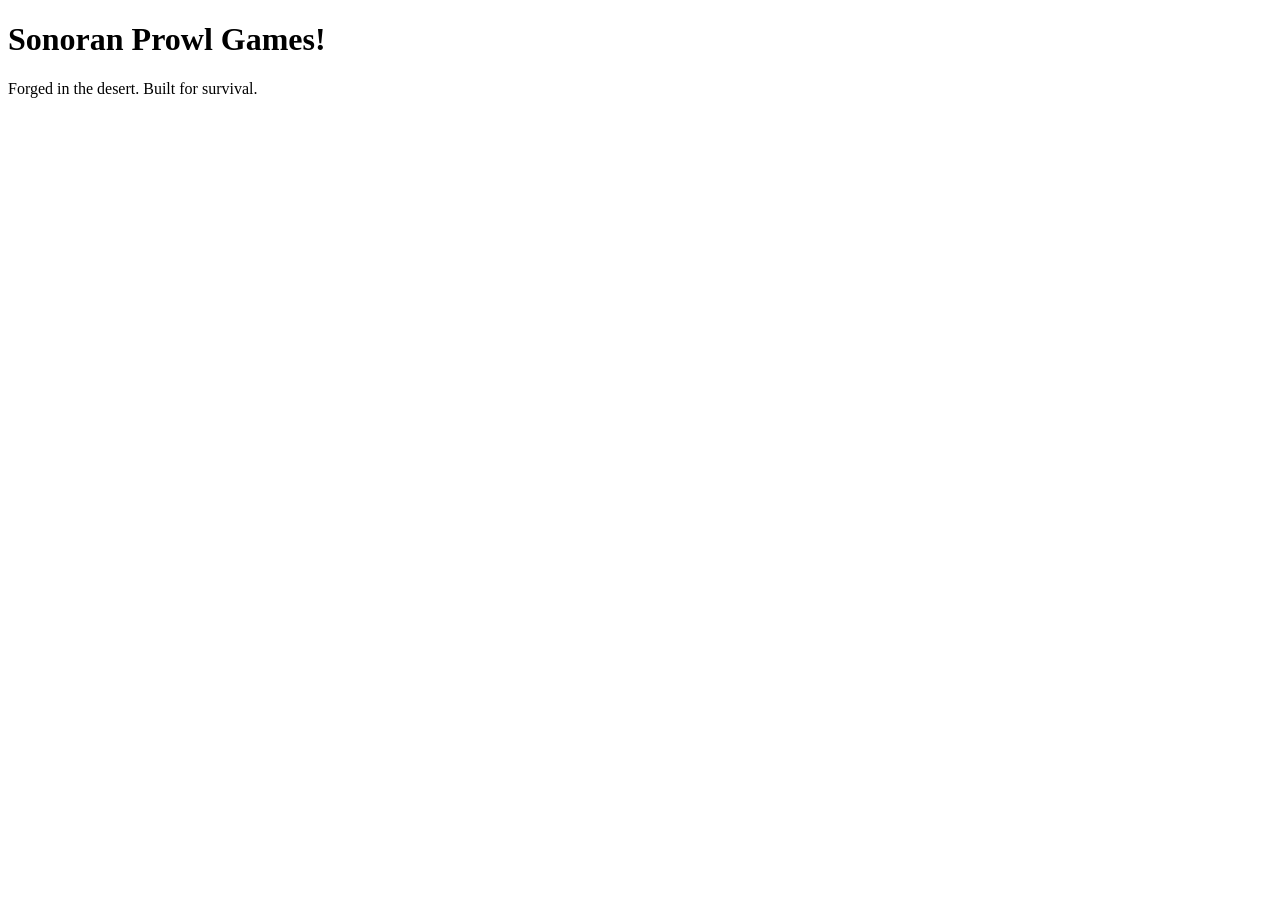
==== index.html @ 6002e46e "Add initial website structure" ====
<!DOCTYPE html>
<html lang="en">
<head>
    <meta charset="UTF-8">
    <title>Sonoran Prowl Games</title>
    <meta name="viewport" content="width=device-width, initial-scale=1.0">

    <!-- Link to CSS -->
    <link rel="stylesheet" href="css/style.css">
</head>
<body>

    <h1>Sonoran Prowl Games!</h1>
    <p>Forged in the desert. Built for survival.</p>

</body>
</html>
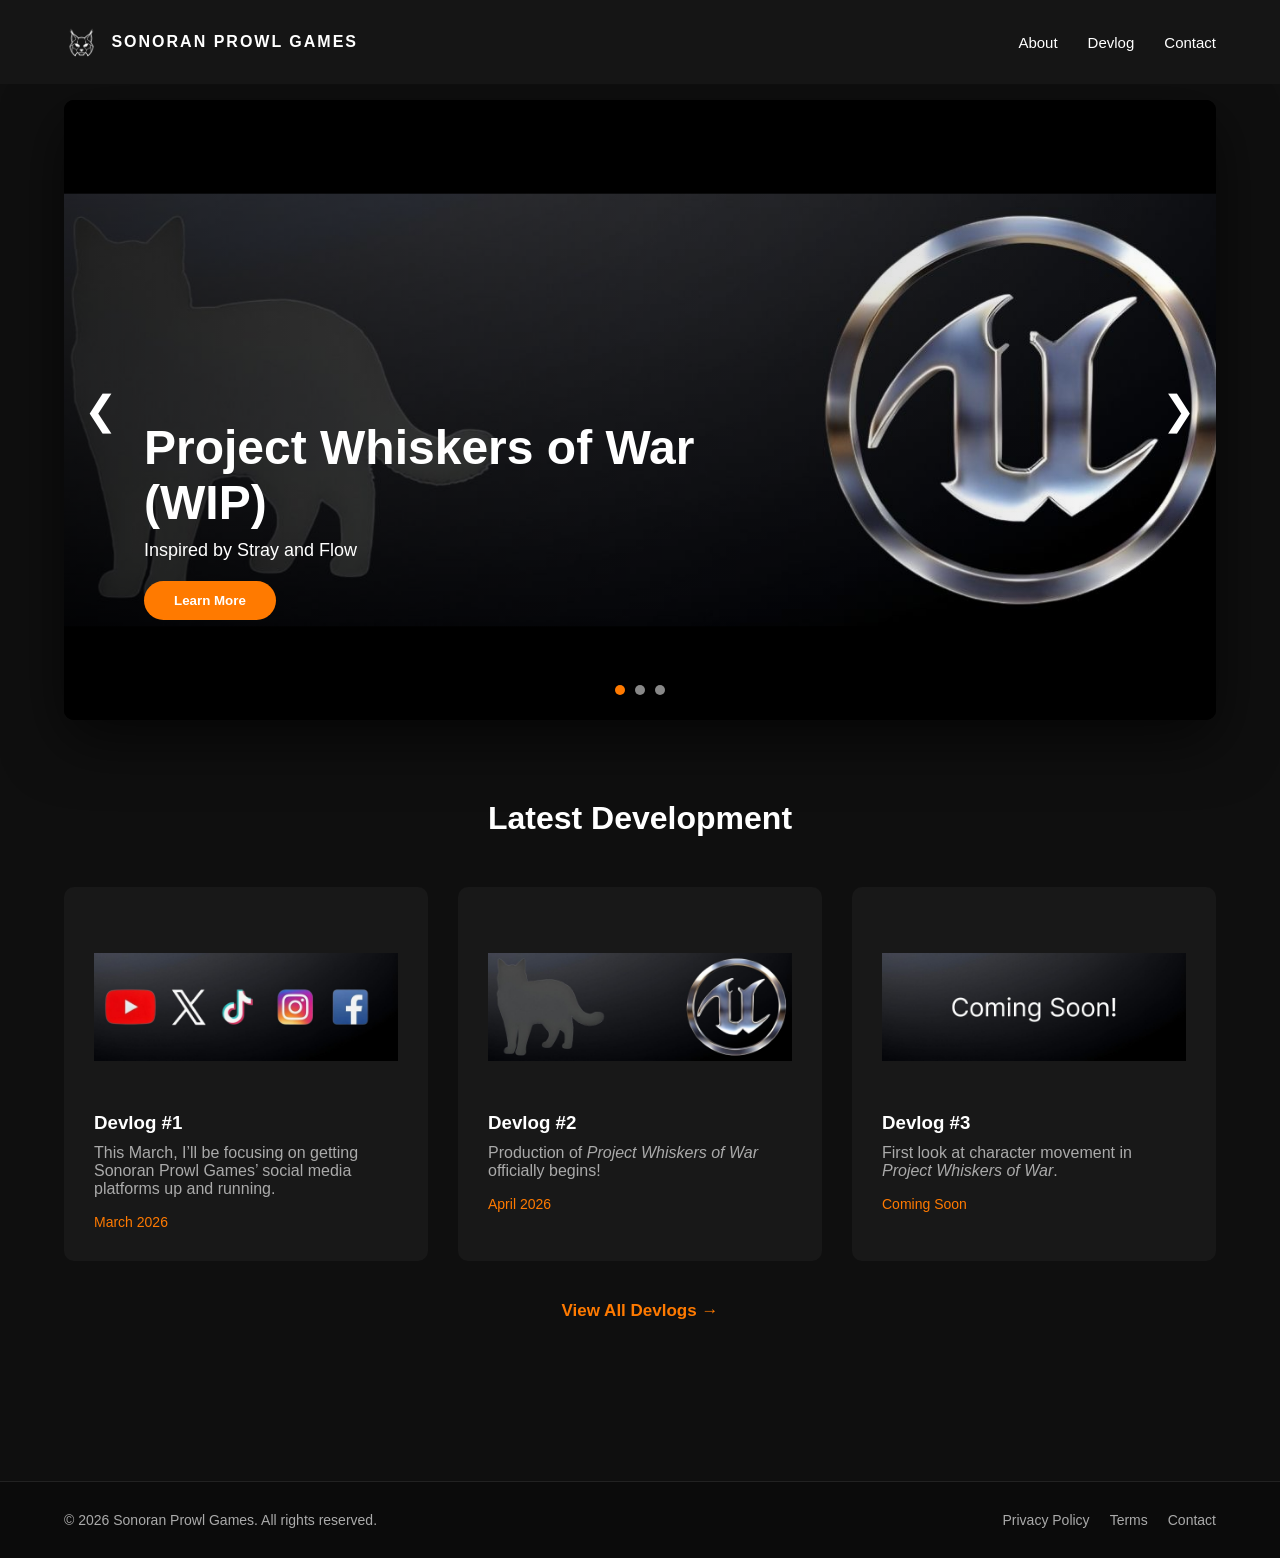
==== commit cd3972ca: "Website Launch Completed Website  However, some stuff does not work. Will continue to update site." ====
--- a/index.html
+++ b/index.html
@@ -1,17 +1,185 @@
 <!DOCTYPE html>
 <html lang="en">
+
 <head>
+
     <meta charset="UTF-8">
     <title>Sonoran Prowl Games</title>
     <meta name="viewport" content="width=device-width, initial-scale=1.0">
 
-    <!-- Link to CSS -->
-    <link rel="stylesheet" href="css/style.css">
+    <link rel="stylesheet" href="style.css">
+
 </head>
+
+
 <body>
 
-    <h1>Sonoran Prowl Games!</h1>
-    <p>Forged in the desert. Built for survival.</p>
+    <!-- ================================= -->
+    <!-- NAVBAR -->
+    <!-- ================================= -->
+
+    <header class="navbar">
+
+        <div class="container navbar-inner">
+
+            <div class="logo-container">
+                <img src="assets/logo4.png" class="logo">
+                <span class="studio-name">SONORAN PROWL GAMES</span>
+            </div>
+
+            <div class="menu-toggle">☰</div>
+
+            <nav class="nav-menu">
+                <a href="about.html">About</a>
+                <a href="devlog.html">Devlog</a>
+                <a href="contact.html">Contact</a>
+            </nav>
+
+        </div>
+
+    </header>
+
+
+    <!-- ================================= -->
+    <!-- FEATURED SLIDER -->
+    <!-- ================================= -->
+
+    <section class="featured">
+
+        <div class="slider">
+
+            <div class="slide active">
+                <img src="assets/wowbanner.jpg">
+
+                <div class="slide-content">
+                    <h1>Project Whiskers of War (WIP)</h1>
+                    <p>Inspired by Stray and Flow</p>
+                    <button onclick="window.location.href='projectwow.html'">Learn More</button>
+                </div>
+
+            </div>
+
+
+            <div class="slide">
+
+                <img src="assets/SPGbanner.jpg">
+
+                <div class="slide-content">
+                    <h1>Sonoran Prowl Games</h1>
+                    <p>Arizona Based Indie Developer</p>
+                    <button onclick="window.location.href='about.html'">Learn More</button>
+                </div>
+
+            </div>
+
+
+            <div class="slide">
+
+                <img src="assets/social2.jpg">
+
+                <div class="slide-content">
+                    <h1>Coming Soon</h1>
+                    <p>TikTok • Facebook • YouTube • X • Instagram</p>
+                    <button onclick="window.location.href='socials.html'">Learn More</button>
+                </div>
+
+            </div>
+
+
+            <!-- arrows -->
+
+            <div class="slider-arrows">
+                <span class="arrow left">&#10094;</span>
+                <span class="arrow right">&#10095;</span>
+            </div>
+
+
+            <!-- dots -->
+
+            <div class="slider-dots">
+                <span class="dot active"></span>
+                <span class="dot"></span>
+                <span class="dot"></span>
+            </div>
+
+        </div>
+
+    </section>
+
+
+
+    <!-- ================================= -->
+    <!-- DEVLOG -->
+    <!-- ================================= -->
+
+    <section class="devlog">
+
+        <div class="container">
+
+            <h2>Latest Development</h2>
+
+            <div class="devlog-grid">
+
+                <!-- DEVLOG 1 -->
+                <div class="devlog-card">
+                    <img src="assets/social2.jpg" alt="Devlog 1 Thumbnail" class="devlog-thumb">
+                    <h3>Devlog #1</h3>
+                    <p class="devlog-preview">This March, I’ll be focusing on getting Sonoran Prowl Games’ social media platforms up and running.</p>
+                    <span>March 2026</span>
+                </div>
+
+                <!-- DEVLOG 2 -->
+                <div class="devlog-card">
+                    <img src="assets/wowbanner.jpg" alt="Devlog 2 Thumbnail" class="devlog-thumb">
+                    <h3>Devlog #2</h3>
+                    <p class="devlog-preview">Production of <em>Project Whiskers of War</em> officially begins!</p>
+                    <span>April 2026</span>
+                </div>
+
+                <!-- DEVLOG 3 -->
+                <div class="devlog-card">
+                    <img src="assets/comingsoon.jpg" alt="Devlog 3 Thumbnail" class="devlog-thumb">
+                    <h3>Devlog #3</h3>
+                    <p class="devlog-preview">First look at character movement in <em>Project Whiskers of War</em>.</p>
+                    <span>Coming Soon</span>
+                </div>
+
+            </div>
+
+            <!-- View All Devlogs link (exactly what you liked) -->
+            <div style="text-align: center; margin-top: 40px;">
+                <a href="devlog.html" style="color: #ff7a00; font-weight: bold; text-decoration: none; font-size: 17px;">
+                    View All Devlogs →
+                </a>
+            </div>
+
+        </div>
+
+    </section>
+
+
+    <!-- ================================= -->
+    <!-- FOOTER -->
+    <!-- ================================= -->
+
+    <footer class="footer">
+
+        <div class="container footer-content">
+
+            <p>© 2026 Sonoran Prowl Games. All rights reserved.</p>
+
+            <div class="footer-links">
+                <a href="#">Privacy Policy</a>
+                <a href="#">Terms</a>
+                <a href="#">Contact</a>
+            </div>
+
+        </div>
+
+    </footer>
+
+
+    <script src="script.js"></script>
 
 </body>
-</html>
+</html>
--- a/style.css
+++ b/style.css
@@ -0,0 +1,871 @@
+﻿/* ================================= */
+/* GLOBAL */
+/* ================================= */
+
+* {
+    margin: 0;
+    padding: 0;
+    box-sizing: border-box;
+}
+
+html,
+body {
+    overflow-x: hidden;
+}
+
+body {
+    font-family: Arial, sans-serif;
+    background: #0f0f0f;
+    color: white;
+}
+
+.container {
+    width: 90%;
+    max-width: 1400px;
+    margin: auto;
+}
+
+
+
+/* ================================= */
+/* NAVBAR */
+/* ================================= */
+
+.navbar {
+    position: fixed;
+    top: 0;
+    width: 100%;
+    background: #151515;
+    z-index: 1000;
+}
+
+.navbar-inner {
+    display: flex;
+    justify-content: space-between;
+    align-items: center;
+    padding: 12px 0;
+}
+
+.logo-container {
+    display: flex;
+    align-items: center;
+    gap: 12px;
+}
+
+.logo {
+    height: 60px;
+}
+
+.studio-name {
+    font-weight: bold;
+    letter-spacing: 2px;
+}
+
+.nav-menu {
+    display: flex;
+}
+
+    .nav-menu a {
+        color: white;
+        text-decoration: none;
+        margin-left: 30px;
+        font-size: 15px;
+        transition: 0.25s;
+    }
+
+        .nav-menu a:hover {
+            color: #ff7a00;
+        }
+
+.menu-toggle {
+    display: none;
+    font-size: 28px;
+    cursor: pointer;
+}
+
+
+
+/* ================================= */
+/* FEATURED SLIDER */
+/* ================================= */
+
+.featured {
+    margin-top: 100px;
+    display: flex;
+    justify-content: center;
+}
+
+.slider {
+    position: relative;
+    width: 90%;
+    max-width: 1400px;
+    height: 620px;
+    border-radius: 10px;
+    overflow: hidden;
+    box-shadow: 0 20px 60px rgba(0, 0, 0, 0.6);
+    background: #000;
+}
+
+.slide {
+    position: absolute;
+    width: 100%;
+    height: 100%;
+    opacity: 0;
+    pointer-events: none;
+    transition: opacity 0.7s;
+    background: #000;
+}
+
+    .slide.active {
+        opacity: 1;
+        pointer-events: auto;
+    }
+
+    .slide img {
+        width: 100%;
+        height: 100%;
+        object-fit: contain;
+        object-position: center;
+        transition: transform 8s ease;
+        display: block;
+    }
+
+    .slide.active img {
+        transform: scale(1.05);
+    }
+
+    .slide::after {
+        content: "";
+        position: absolute;
+        inset: 0;
+        background: linear-gradient(to right, rgba(0, 0, 0, 0.55), rgba(0, 0, 0, 0.2), rgba(0, 0, 0, 0));
+        pointer-events: none;
+    }
+
+.slide-content {
+    position: absolute;
+    bottom: 100px;
+    left: 80px;
+    z-index: 5;
+    max-width: 600px;
+}
+
+    .slide-content h1 {
+        font-size: 48px;
+        margin-bottom: 10px;
+    }
+
+    .slide-content p {
+        font-size: 18px;
+        margin-bottom: 20px;
+    }
+
+    .slide-content button {
+        background: #ff7a00;
+        border: none;
+        padding: 12px 30px;
+        border-radius: 30px;
+        font-weight: bold;
+        color: white;
+        cursor: pointer;
+        transition: 0.3s;
+    }
+
+        .slide-content button:hover {
+            background: #ff8c1a;
+            transform: translateY(-3px);
+            box-shadow: 0 10px 25px rgba(255, 122, 0, 0.5);
+        }
+
+
+
+/* arrows */
+
+.slider-arrows {
+    position: absolute;
+    top: 50%;
+    width: 100%;
+    display: flex;
+    justify-content: space-between;
+    transform: translateY(-50%);
+    padding: 0 20px;
+}
+
+.arrow {
+    font-size: 40px;
+    cursor: pointer;
+    transition: 0.3s;
+}
+
+    .arrow:hover {
+        color: #ff7a00;
+    }
+
+
+
+/* dots */
+
+.slider-dots {
+    position: absolute;
+    bottom: 25px;
+    width: 100%;
+    display: flex;
+    justify-content: center;
+    gap: 10px;
+}
+
+.dot {
+    height: 10px;
+    width: 10px;
+    background: #888;
+    border-radius: 50%;
+    cursor: pointer;
+}
+
+    .dot.active {
+        background: #ff7a00;
+    }
+
+
+
+/* ================================= */
+/* DEVLOG */
+/* ================================= */
+
+.devlog {
+    padding: 80px 0;
+    background: #0f0f0f;
+    width: 100%;
+    overflow-x: hidden;
+}
+
+    .devlog h2 {
+        text-align: center;
+        font-size: 32px;
+        margin-bottom: 50px;
+    }
+
+.devlog-grid {
+    display: grid;
+    grid-template-columns: repeat(3, 1fr);
+    gap: 30px;
+    width: 100%;
+}
+
+.devlog-card {
+    background: #181818;
+    padding: 30px;
+    border-radius: 10px;
+    transition: 0.3s;
+    position: relative;
+    min-width: 0;
+}
+
+    .devlog-card:hover {
+        transform: translateY(-8px);
+        background: #202020;
+    }
+
+    .devlog-card h3 {
+        margin-bottom: 10px;
+    }
+
+    .devlog-card p {
+        color: #aaa;
+        margin-bottom: 15px;
+    }
+
+    .devlog-card span {
+        font-size: 14px;
+        color: #ff7a00;
+    }
+
+
+
+/* hidden text */
+
+.devlog-full {
+    max-height: 0;
+    overflow: hidden;
+    transition: max-height 0.4s ease;
+}
+
+.devlog-card.active .devlog-full {
+    max-height: 200px;
+}
+
+
+
+/* read more button */
+
+.devlog-toggle {
+    background: none;
+    border: none;
+    color: #ff7a00;
+    font-weight: bold;
+    cursor: pointer;
+    margin-bottom: 10px;
+}
+
+
+
+/* ================================= */
+/* DEVLOG THUMBNAILS */
+/* ================================= */
+
+.devlog-thumb {
+    width: 100%;
+    height: 180px;
+    object-fit: contain;
+    border-radius: 8px;
+    margin-bottom: 15px;
+    transition: transform 0.3s, box-shadow 0.3s;
+    display: block;
+}
+
+.devlog-card:hover .devlog-thumb {
+    transform: scale(1.05);
+    box-shadow: 0 8px 20px rgba(255, 122, 0, 0.4);
+}
+
+
+
+/* ================================= */
+/* FOOTER */
+/* ================================= */
+
+.footer {
+    background: #0b0b0b;
+    padding: 30px 0;
+    margin-top: 80px;
+    border-top: 1px solid #222;
+}
+
+.footer-content {
+    display: flex;
+    justify-content: space-between;
+    align-items: center;
+}
+
+.footer p {
+    color: #aaa;
+    font-size: 14px;
+}
+
+.footer-links {
+    display: flex;
+    gap: 20px;
+}
+
+    .footer-links a {
+        color: #aaa;
+        text-decoration: none;
+        font-size: 14px;
+    }
+
+        .footer-links a:hover {
+            color: #ff7a00;
+        }
+
+
+
+/* ================================= */
+/* RESPONSIVE */
+/* ================================= */
+
+@media (max-width: 1000px) {
+    .devlog-grid {
+        grid-template-columns: repeat(2, 1fr);
+    }
+}
+
+@media (max-width: 800px) {
+    .menu-toggle {
+        display: block;
+    }
+
+    .nav-menu {
+        position: absolute;
+        top: 70px;
+        left: 0;
+        width: 100%;
+        background: #151515;
+        flex-direction: column;
+        display: none;
+        text-align: center;
+        padding: 20px 0;
+    }
+
+        .nav-menu a {
+            margin: 12px 0;
+            font-size: 18px;
+        }
+
+        .nav-menu.active {
+            display: flex;
+        }
+
+    .slider {
+        height: 480px;
+    }
+
+    .slide-content {
+        left: 30px;
+        bottom: 60px;
+        max-width: 75%;
+    }
+
+        .slide-content h1 {
+            font-size: 28px;
+        }
+
+        .slide-content p {
+            font-size: 15px;
+        }
+}
+
+
+
+/* MOBILE PHONE */
+
+@media (max-width: 600px) {
+    .container {
+        width: 92%;
+    }
+
+    .devlog-grid {
+        grid-template-columns: 1fr;
+    }
+
+    .slider {
+        height: 380px;
+    }
+
+    .devlog-thumb {
+        height: 200px;
+        object-fit: contain;
+        margin-bottom: 12px;
+    }
+
+    .footer-content {
+        flex-direction: column;
+        gap: 10px;
+        text-align: center;
+    }
+
+    .footer-links {
+        justify-content: center;
+    }
+}
+
+
+
+/* ================================= */
+/* ABOUT PAGE */
+/* ================================= */
+
+.about-hero {
+    background: #151515;
+    padding: 120px 0 80px;
+    text-align: center;
+}
+
+    .about-hero h1 {
+        font-size: 42px;
+        margin-bottom: 20px;
+    }
+
+    .about-hero p {
+        font-size: 18px;
+        color: #ccc;
+    }
+
+.our-story {
+    background: #0f0f0f;
+    padding: 80px 0;
+    text-align: center;
+    width: 100%;
+    overflow-x: hidden;
+}
+
+.story-content {
+    max-width: 900px;
+    margin: 0 auto;
+}
+
+.our-story h2 {
+    font-size: 32px;
+    margin-bottom: 20px;
+}
+
+.our-story p {
+    font-size: 18px;
+    color: #aaa;
+    line-height: 1.6;
+}
+
+.cta-follow {
+    background: #151515;
+    padding: 60px 0;
+    text-align: center;
+    width: 100%;
+    overflow-x: hidden;
+}
+
+    .cta-follow h2 {
+        font-size: 28px;
+        margin-bottom: 20px;
+    }
+
+    .cta-follow p {
+        font-size: 16px;
+        color: #ccc;
+        margin-bottom: 20px;
+    }
+
+.social-links a {
+    color: #ff7a00;
+    text-decoration: none;
+    margin: 0 10px;
+    font-weight: bold;
+    transition: 0.3s;
+}
+
+    .social-links a:hover {
+        color: #ffa14d;
+    }
+
+@media (max-width: 800px) {
+    .about-hero h1 {
+        font-size: 32px;
+    }
+
+    .our-story h2 {
+        font-size: 26px;
+    }
+
+    .our-story p {
+        font-size: 16px;
+    }
+
+    .cta-follow h2 {
+        font-size: 24px;
+    }
+
+    .cta-follow p {
+        font-size: 14px;
+    }
+}
+
+
+
+/* ================================= */
+/* DEVLOG PAGE */
+/* ================================= */
+
+.devlog-load-more {
+    text-align: center;
+    margin-top: 40px;
+}
+
+#loadMore {
+    background: #ff7a00;
+    border: none;
+    padding: 12px 30px;
+    border-radius: 30px;
+    font-weight: bold;
+    color: white;
+    cursor: pointer;
+    transition: 0.3s;
+}
+
+    #loadMore:hover {
+        background: #ff8c1a;
+        transform: translateY(-2px);
+        box-shadow: 0 8px 20px rgba(255, 122, 0, 0.5);
+    }
+
+
+
+/* ================================= */
+/* CONTACT PAGE */
+/* ================================= */
+
+.contact-section {
+    padding: 80px 20px;
+    text-align: center;
+}
+
+    .contact-section h1 {
+        font-size: 2.5rem;
+        margin-bottom: 20px;
+    }
+
+.contact-intro {
+    max-width: 700px;
+    margin: auto;
+    margin-bottom: 50px;
+    line-height: 1.6;
+    color: #ccc;
+}
+
+.contact-container {
+    display: grid;
+    grid-template-columns: 1fr 1fr;
+    gap: 40px;
+    max-width: 1000px;
+    margin: auto;
+}
+
+.contact-info {
+    text-align: left;
+}
+
+    .contact-info h2 {
+        margin-bottom: 15px;
+    }
+
+    .contact-info p {
+        margin-bottom: 15px;
+        color: #ccc;
+    }
+
+.email {
+    font-weight: bold;
+    color: #ff7a00;
+}
+
+.contact-form {
+    max-width: 600px;
+    margin: 30px auto 0;
+    display: flex;
+    flex-direction: column;
+}
+
+    .contact-form input,
+    .contact-form textarea {
+        margin-bottom: 15px;
+        padding: 12px;
+        border-radius: 6px;
+        border: none;
+        background: #1e1e1e;
+        color: white;
+    }
+
+    .contact-form button {
+        padding: 12px;
+        border: none;
+        border-radius: 6px;
+        background: #ff7a00;
+        color: white;
+        font-weight: bold;
+        cursor: pointer;
+    }
+
+        .contact-form button:hover {
+            background: #ff8c1a;
+        }
+
+@media (max-width: 768px) {
+    .contact-container {
+        grid-template-columns: 1fr;
+    }
+}
+
+
+
+/* ================================= */
+/* PROJECT WHISKERS OF WAR PAGE */
+/* ================================= */
+
+.game-hero {
+    margin-top: 120px;
+    width: 100%;
+}
+
+.hero-frame {
+    position: relative;
+    width: 100%;
+    max-width: 1400px;
+    margin: 0 auto;
+    overflow: hidden;
+    background: #0f0f0f;
+    aspect-ratio: 14 / 5;
+}
+
+.hero-bg {
+    width: 100%;
+    height: 100%;
+    object-fit: contain;
+    object-position: center;
+    display: block;
+}
+
+.hero-overlay {
+    position: absolute;
+    inset: 0;
+    z-index: 5;
+    display: flex;
+    align-items: flex-end;
+    padding: 70px 0 100px 80px;
+    max-width: 100%;
+}
+
+.hero-copy {
+    max-width: 520px;
+    width: 42%;
+}
+
+    .hero-copy h1 {
+        font-size: clamp(20px, 3vw, 44px);
+        margin-bottom: 8px;
+        text-shadow: 0 4px 20px rgba(0, 0, 0, 0.8);
+        line-height: 0.95;
+    }
+
+    .hero-copy .tagline {
+        font-size: clamp(14px, 1.6vw, 22px);
+        margin-bottom: 10px;
+        color: #ff7a00;
+        line-height: 1.25;
+    }
+
+    .hero-copy .status {
+        font-size: clamp(12px, 1.1vw, 16px);
+        color: #aaa;
+        margin-bottom: 24px;
+    }
+
+.cta-button {
+    background: #ff7a00;
+    border: none;
+    padding: 12px 28px;
+    border-radius: 30px;
+    font-weight: bold;
+    color: white;
+    cursor: pointer;
+    transition: 0.3s;
+    font-size: 15px;
+    max-width: 100%;
+}
+
+    .cta-button:hover {
+        background: #ff8c1a;
+        transform: translateY(-3px);
+        box-shadow: 0 10px 25px rgba(255, 122, 0, 0.5);
+    }
+
+.gameplay-section {
+    padding: 80px 0;
+    background: #0f0f0f;
+    width: 100%;
+    overflow-x: hidden;
+}
+
+.gameplay-grid {
+    display: grid;
+    grid-template-columns: repeat(3, 1fr);
+    gap: 30px;
+    width: 100%;
+}
+
+.gameplay-card {
+    background: #181818;
+    padding: 25px;
+    border-radius: 10px;
+    transition: 0.3s;
+    min-width: 0;
+}
+
+    .gameplay-card:hover {
+        transform: translateY(-8px);
+        background: #202020;
+    }
+
+.gameplay-thumb {
+    width: 100%;
+    height: 180px;
+    object-fit: contain;
+    object-position: center;
+    border-radius: 8px;
+    margin-bottom: 15px;
+    display: block;
+}
+
+@media (max-width: 1000px) {
+    .gameplay-grid {
+        grid-template-columns: repeat(2, 1fr);
+    }
+
+    .hero-copy {
+        width: 48%;
+        max-width: 430px;
+    }
+}
+
+@media (max-width: 800px) {
+    .hero-overlay {
+        padding: 70px 0 5% 4%;
+    }
+
+    .hero-copy {
+        width: 52%;
+        max-width: 360px;
+    }
+
+        .hero-copy h1 {
+            font-size: 20px;
+        }
+
+        .hero-copy .tagline {
+            font-size: 15px;
+        }
+
+        .hero-copy .status {
+            font-size: 13px;
+            margin-bottom: 18px;
+        }
+
+    .cta-button {
+        padding: 10px 20px;
+        font-size: 14px;
+    }
+}
+
+@media (max-width: 600px) {
+    .hero-copy {
+        width: 58%;
+        max-width: 260px;
+    }
+
+        .hero-copy h1 {
+            font-size: 24px;
+        }
+
+        .hero-copy .tagline {
+            font-size: 12px;
+            margin-bottom: 8px;
+        }
+
+        .hero-copy .status {
+            font-size: 11px;
+            margin-bottom: 14px;
+        }
+
+    .cta-button {
+        padding: 8px 16px;
+        font-size: 12px;
+    }
+
+    .gameplay-grid {
+        grid-template-columns: 1fr;
+    }
+
+    .gameplay-card {
+        width: 100%;
+    }
+
+    .gameplay-thumb {
+        height: 200px;
+    }
+}
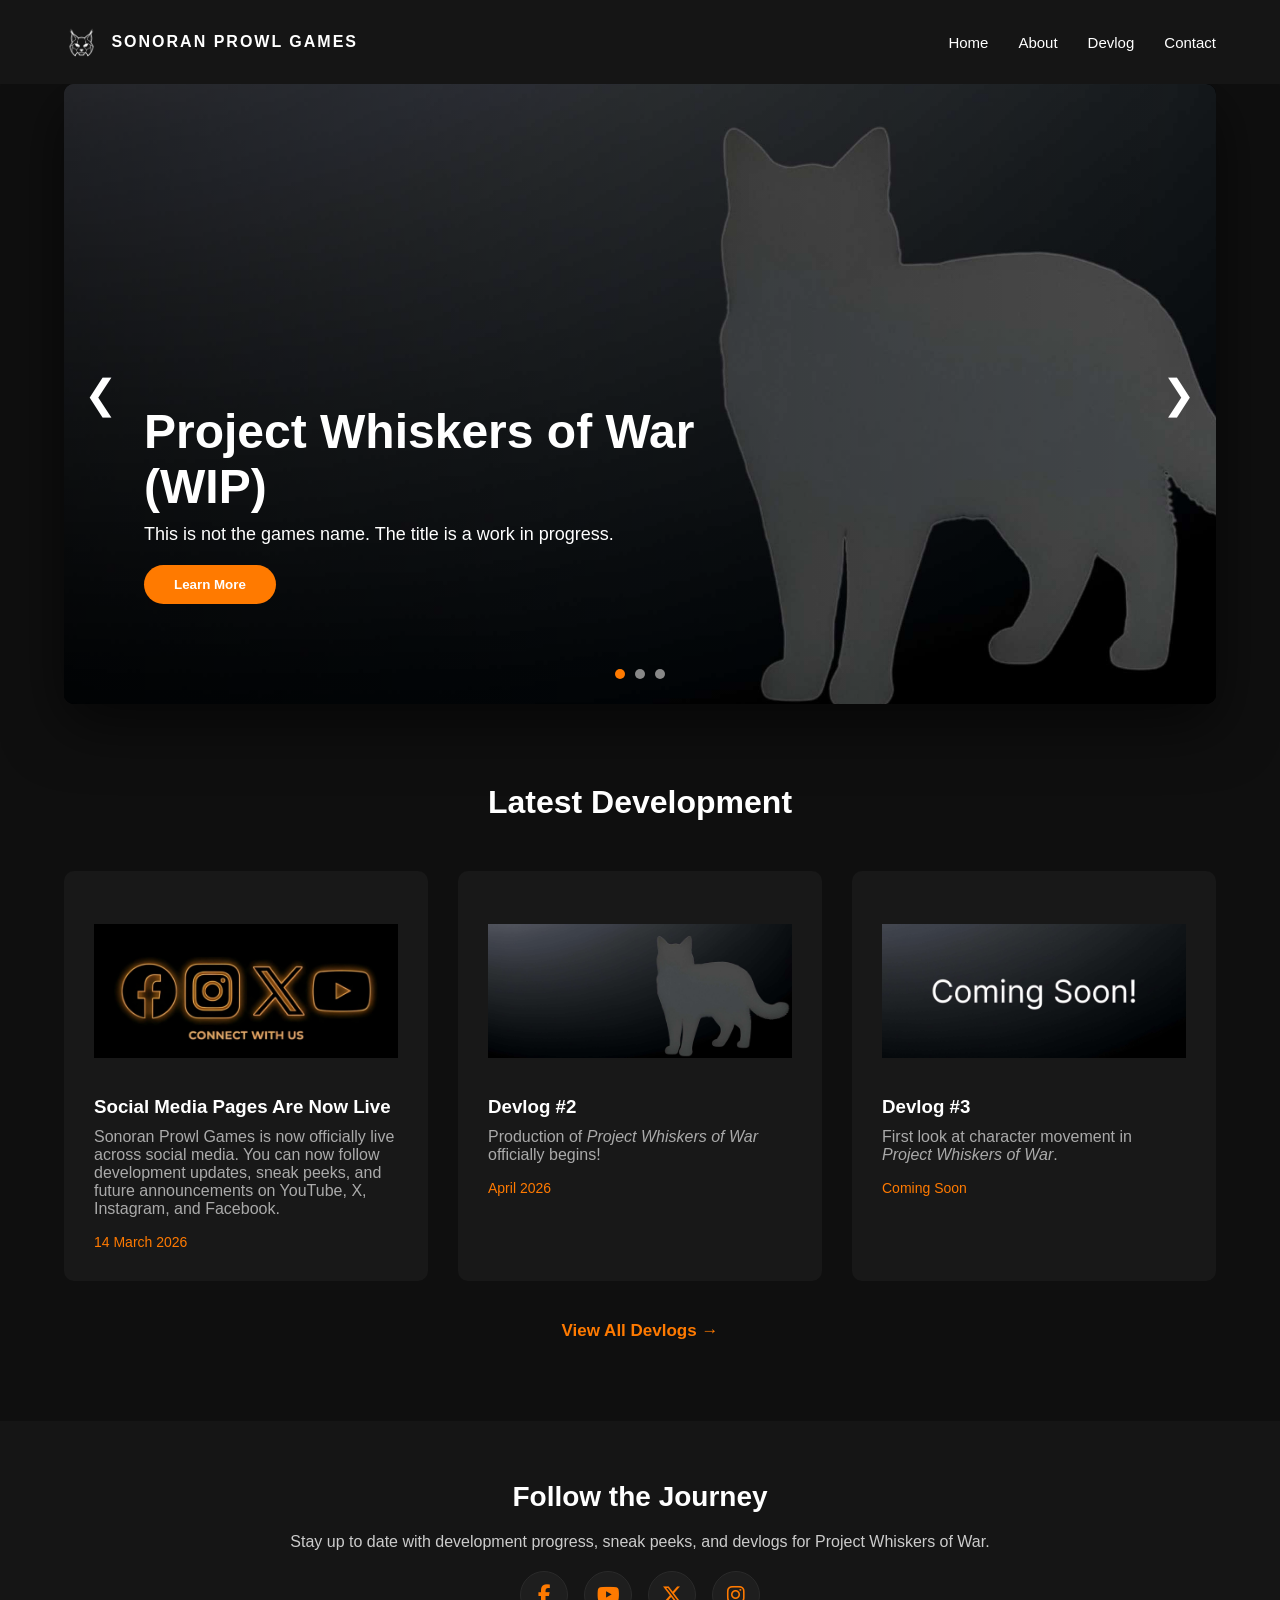
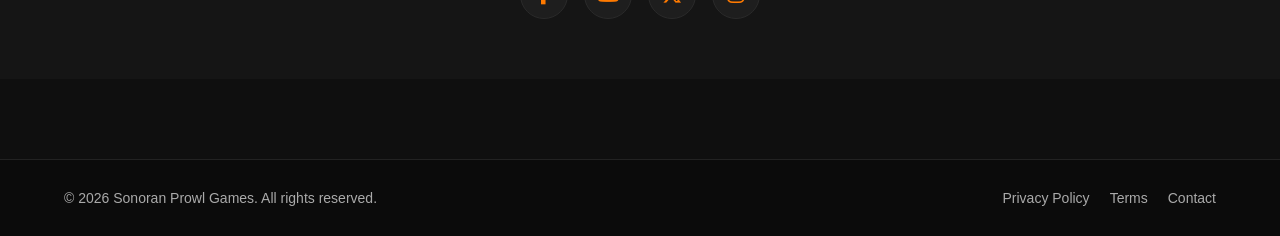
==== commit c70a5cf2: "Added socials page, contact form, and mobile slider improvements Added a dedicated socials page with" ====
--- a/index.html
+++ b/index.html
@@ -8,6 +8,7 @@
     <meta name="viewport" content="width=device-width, initial-scale=1.0">
 
     <link rel="stylesheet" href="style.css">
+    <link rel="stylesheet" href="https://cdnjs.cloudflare.com/ajax/libs/font-awesome/6.5.2/css/all.min.css">
 
 </head>
 
@@ -30,6 +31,7 @@
             <div class="menu-toggle">☰</div>
 
             <nav class="nav-menu">
+                <a href="index.html">Home</a>
                 <a href="about.html">About</a>
                 <a href="devlog.html">Devlog</a>
                 <a href="contact.html">Contact</a>
@@ -53,7 +55,7 @@
 
                 <div class="slide-content">
                     <h1>Project Whiskers of War (WIP)</h1>
-                    <p>Inspired by Stray and Flow</p>
+                    <p>This is not the games name. The title is a work in progress. </p>
                     <button onclick="window.location.href='projectwow.html'">Learn More</button>
                 </div>
 
@@ -78,8 +80,8 @@
                 <img src="assets/social2.jpg">
 
                 <div class="slide-content">
-                    <h1>Coming Soon</h1>
-                    <p>TikTok • Facebook • YouTube • X • Instagram</p>
+                    <h1>Now Live</h1>
+                    <p>Facebook • YouTube • X • Instagram</p>
                     <button onclick="window.location.href='socials.html'">Learn More</button>
                 </div>
 
@@ -123,9 +125,13 @@
                 <!-- DEVLOG 1 -->
                 <div class="devlog-card">
                     <img src="assets/social2.jpg" alt="Devlog 1 Thumbnail" class="devlog-thumb">
-                    <h3>Devlog #1</h3>
-                    <p class="devlog-preview">This March, I’ll be focusing on getting Sonoran Prowl Games’ social media platforms up and running.</p>
-                    <span>March 2026</span>
+                    <h3>Social Media Pages Are Now Live</h3>
+                    <p class="devlog-preview">
+                        Sonoran Prowl Games is now officially live across social media.
+                        You can now follow development updates, sneak peeks, and future
+                        announcements on YouTube, X, Instagram, and Facebook.
+                    </p>
+                    <span>14 March 2026</span>
                 </div>
 
                 <!-- DEVLOG 2 -->
@@ -157,6 +163,43 @@
 
     </section>
 
+    <!-- ================================= -->
+    <!-- Call to Action -->
+    <!-- ================================= -->
+
+    <section class="cta-follow">
+        <div class="container cta-content">
+
+            <h2>Follow the Journey</h2>
+
+            <p>
+                Stay up to date with development progress, sneak peeks,
+                and devlogs for Project Whiskers of War.
+            </p>
+
+            <div class="social-links">
+
+                <a href="https://www.facebook.com/SonoranProwlGames" target="_blank">
+                    <i class="fa-brands fa-facebook-f"></i>
+                </a>
+
+                <a href="https://www.youtube.com/@SonoranProwlGames" target="_blank">
+                    <i class="fa-brands fa-youtube"></i>
+                </a>
+
+                <a href="https://x.com/SonoranProwl" target="_blank">
+                    <i class="fa-brands fa-x-twitter"></i>
+                </a>
+
+                <a href="https://www.instagram.com/sonoranprowlgames/" target="_blank">
+                    <i class="fa-brands fa-instagram"></i>
+                </a>
+
+            </div>
+
+        </div>
+    </section>
+
 
     <!-- ================================= -->
     <!-- FOOTER -->
@@ -171,7 +214,7 @@
             <div class="footer-links">
                 <a href="#">Privacy Policy</a>
                 <a href="#">Terms</a>
-                <a href="#">Contact</a>
+                <a href="contact.html">Contact</a>
             </div>
 
         </div>
--- a/style.css
+++ b/style.css
@@ -17,7 +17,24 @@
     font-family: Arial, sans-serif;
     background: #0f0f0f;
     color: white;
-}
+    position: relative;
+}
+
+    /* subtle background noise texture */
+
+    body::after {
+        content: "";
+        position: fixed;
+        top: 0;
+        left: 0;
+        width: 100%;
+        height: 100%;
+        background-image: url("https://www.transparenttextures.com/patterns/noise.png");
+        opacity: 0.03;
+        pointer-events: none;
+        z-index: 9999;
+    }
+
 
 .container {
     width: 90%;
@@ -90,7 +107,7 @@
 /* ================================= */
 
 .featured {
-    margin-top: 100px;
+    margin-top: 84px;
     display: flex;
     justify-content: center;
 }
@@ -124,7 +141,7 @@
     .slide img {
         width: 100%;
         height: 100%;
-        object-fit: contain;
+        object-fit: cover;
         object-position: center;
         transition: transform 8s ease;
         display: block;
@@ -429,16 +446,75 @@
 /* MOBILE PHONE */
 
 @media (max-width: 600px) {
+
     .container {
         width: 92%;
     }
 
+    .featured {
+        margin-top: 84px;
+    }
+
+    .slider {
+        width: 94%;
+        height: 250px;
+        border-radius: 8px;
+    }
+
+    .slide img {
+        object-fit: cover;
+        object-position: center;
+        background: #000;
+    }
+
+    .slide::after {
+        background: linear-gradient( to top, rgba(0,0,0,0.75), rgba(0,0,0,0.35), rgba(0,0,0,0.08) );
+    }
+
+    .slide-content {
+        left: 18px;
+        right: 18px;
+        bottom: 22px;
+        max-width: none;
+    }
+
+        .slide-content h1 {
+            font-size: 20px;
+            line-height: 1.1;
+            margin-bottom: 8px;
+        }
+
+        .slide-content p {
+            font-size: 13px;
+            margin-bottom: 12px;
+            line-height: 1.35;
+        }
+
+        .slide-content button {
+            padding: 9px 16px;
+            font-size: 12px;
+            border-radius: 20px;
+        }
+
+    .slider-arrows {
+        padding: 0 10px;
+    }
+
+    .arrow {
+        font-size: 28px;
+    }
+
+    .slider-dots {
+        bottom: 12px;
+    }
+
+    .dot {
+        width: 8px;
+        height: 8px;
+    }
+
     .devlog-grid {
         grid-template-columns: 1fr;
-    }
-
-    .slider {
-        height: 380px;
     }
 
     .devlog-thumb {
@@ -468,6 +544,30 @@
     background: #151515;
     padding: 120px 0 80px;
     text-align: center;
+    position: relative;
+    overflow: hidden;
+}
+
+    /* orange glow behind hero title */
+
+    .about-hero::before {
+        content: "";
+        position: absolute;
+        width: 600px;
+        height: 600px;
+        background: radial-gradient( circle, rgba(255,122,0,0.18) 0%, rgba(255,122,0,0.08) 35%, rgba(255,122,0,0.03) 55%, transparent 70% );
+        top: 50%;
+        left: 50%;
+        transform: translate(-50%, -50%);
+        filter: blur(40px);
+        z-index: 0;
+    }
+
+/* keep text above glow */
+
+.hero-content {
+    position: relative;
+    z-index: 1;
 }
 
     .about-hero h1 {
@@ -523,17 +623,38 @@
         margin-bottom: 20px;
     }
 
-.social-links a {
-    color: #ff7a00;
-    text-decoration: none;
-    margin: 0 10px;
-    font-weight: bold;
-    transition: 0.3s;
-}
-
-    .social-links a:hover {
-        color: #ffa14d;
-    }
+.social-links {
+    display: flex;
+    justify-content: center;
+    align-items: center;
+    gap: 16px;
+    flex-wrap: wrap;
+    margin-top: 10px;
+}
+
+    .social-links a {
+        width: 48px;
+        height: 48px;
+        border-radius: 50%;
+        background: #1e1e1e;
+        color: #ff7a00;
+        display: inline-flex;
+        justify-content: center;
+        align-items: center;
+        text-decoration: none;
+        font-size: 20px;
+        font-weight: normal;
+        margin: 0;
+        transition: 0.3s ease;
+        border: 1px solid #2a2a2a;
+    }
+
+        .social-links a:hover {
+            background: #ff7a00;
+            color: white;
+            transform: translateY(-3px);
+            box-shadow: 0 10px 20px rgba(255, 122, 0, 0.35);
+        }
 
 @media (max-width: 800px) {
     .about-hero h1 {
@@ -603,8 +724,7 @@
 
 .contact-intro {
     max-width: 700px;
-    margin: auto;
-    margin-bottom: 50px;
+    margin: 0 auto 50px;
     line-height: 1.6;
     color: #ccc;
 }
@@ -614,7 +734,8 @@
     grid-template-columns: 1fr 1fr;
     gap: 40px;
     max-width: 1000px;
-    margin: auto;
+    margin: 0 auto;
+    align-items: start;
 }
 
 .contact-info {
@@ -627,6 +748,7 @@
 
     .contact-info p {
         margin-bottom: 15px;
+        line-height: 1.6;
         color: #ccc;
     }
 
@@ -635,40 +757,97 @@
     color: #ff7a00;
 }
 
+.contact-card {
+    max-width: 560px;
+    margin: 40px auto;
+    padding: 35px;
+    background: #1b1b1b;
+    border-radius: 10px;
+    border: 1px solid #2a2a2a;
+    box-shadow: 0 10px 40px rgba(0,0,0,0.6);
+}
+
 .contact-form {
-    max-width: 600px;
-    margin: 30px auto 0;
     display: flex;
     flex-direction: column;
-}
-
-    .contact-form input,
-    .contact-form textarea {
-        margin-bottom: 15px;
-        padding: 12px;
-        border-radius: 6px;
-        border: none;
-        background: #1e1e1e;
-        color: white;
-    }
-
-    .contact-form button {
-        padding: 12px;
-        border: none;
-        border-radius: 6px;
-        background: #ff7a00;
-        color: white;
-        font-weight: bold;
-        cursor: pointer;
-    }
-
-        .contact-form button:hover {
-            background: #ff8c1a;
-        }
+    gap: 15px;
+}
+
+.form-row {
+    display: flex;
+    gap: 15px;
+}
+
+    .form-row input {
+        flex: 1;
+    }
+
+.contact-form input,
+.contact-form textarea {
+    width: 100%;
+    background: #1a1a1a;
+    border: 1px solid #333;
+    color: white;
+    padding: 14px;
+    border-radius: 8px;
+    font-size: 14px;
+    font-family: inherit;
+}
+
+    .contact-form input:focus,
+    .contact-form textarea:focus {
+        outline: none;
+        border-color: #ff7a00;
+        box-shadow: 0 0 0 2px rgba(255, 122, 0, 0.15);
+    }
+
+.contact-form textarea {
+    resize: none;
+    min-height: 140px;
+}
+
+.contact-form button {
+    align-self: center;
+    background: #ff7a00;
+    border: none;
+    padding: 12px 24px;
+    border-radius: 8px;
+    color: white;
+    font-weight: bold;
+    cursor: pointer;
+    transition: 0.25s ease;
+}
+
+    .contact-form button:hover {
+        background: #ff8f2b;
+        transform: translateY(-2px);
+    }
+
+    .contact-form button:disabled {
+        opacity: 0.7;
+        cursor: not-allowed;
+    }
 
 @media (max-width: 768px) {
     .contact-container {
         grid-template-columns: 1fr;
+    }
+
+    .contact-info {
+        text-align: center;
+    }
+
+    .contact-form {
+        max-width: 100%;
+    }
+
+    .form-row {
+        flex-direction: column;
+    }
+
+    .contact-form button {
+        width: 100%;
+        align-self: center;
     }
 }
 
@@ -696,7 +875,7 @@
 .hero-bg {
     width: 100%;
     height: 100%;
-    object-fit: contain;
+    object-fit: cover;
     object-position: center;
     display: block;
 }
